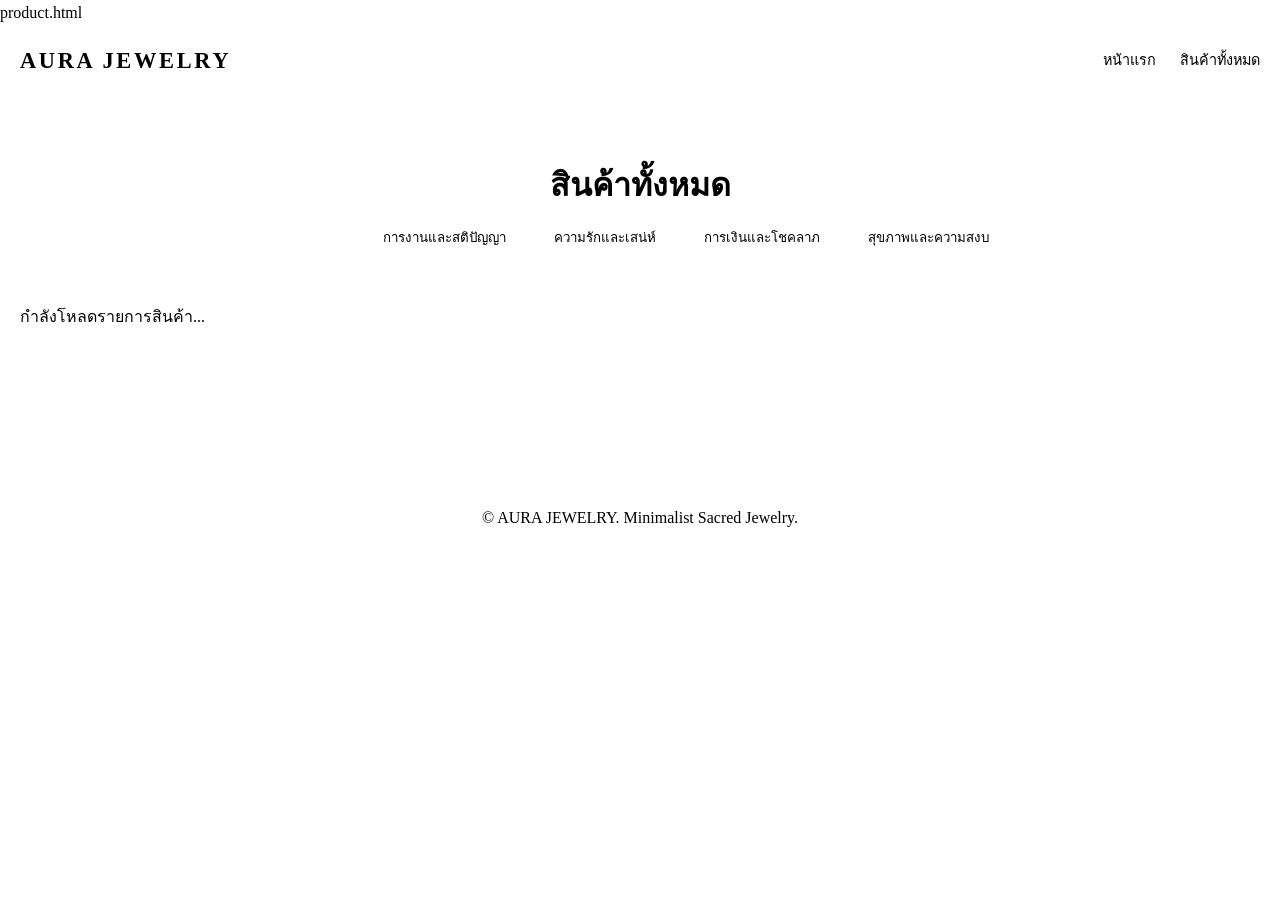
==== product.html @ 1c4c2a79 "Add files via upload" ====
product.html⁠
<!DOCTYPE html>
<html lang="th">
<head>
  <meta charset="UTF-8">
  <meta name="viewport" content="width=device-width, initial-scale=1.0">
  <title>สินค้าทั้งหมด | AURA JEWELRY</title>
  <link rel="stylesheet" href="style.css">
</head>
<body>
  <header class="site-header">
    <div class="container navbar">
      <a href="index.html" class="brand-title">AURA JEWELRY</a>
      <nav class="nav-links">
        <a href="index.html">หน้าแรก</a>
        <a href="product.html" class="active">สินค้าทั้งหมด</a>
      </nav>
    </div>
  </header>

  <main class="section-padding">
    <div class="container">
      <h1 class="section-title">สินค้าทั้งหมด</h1>
      
      <div class="filter-group">
        <button class="btn-filter active" data-mood-filter="all">ทั้งหมด</button>
        <button class="btn-filter" data-mood-filter="career">การงานและสติปัญญา</button>
        <button class="btn-filter" data-mood-filter="love">ความรักและเสน่ห์</button>
        <button class="btn-filter" data-mood-filter="wealth">การเงินและโชคลาภ</button>
        <button class="btn-filter" data-mood-filter="peace">สุขภาพและความสงบ</button>
      </div>

      <section id="product-grid" class="product-grid">
        <p>กำลังโหลดรายการสินค้า...</p>
      </section>
    </div>
  </main>

  <footer class="site-footer">
    <div class="container">
      <p>&copy; AURA JEWELRY. Minimalist Sacred Jewelry.</p>
    </div>
  </footer>
  <script src="script.js"></script>
</body>
</html>
---- style.css ----
style.css
:root {
  --color-bg-primary: #FAF9F6;
  --color-bg-surface: #FFFFFF;
  --color-primary: #D4AF37;
  --color-primary-hover: #B89320;
  --color-primary-light: #F9F3E3;
  --color-text-main: #2A2A2A;
  --color-text-muted: #666666;
  --color-border: #E8E5DF;

  --mood-career-bg: #EAE6F0;
  --mood-career-text: #4A3E56;
  --mood-love-bg: #FBEBEB;
  --mood-love-text: #703D3D;
  --mood-wealth-bg: #EAF0E6;
  --mood-wealth-text: #3D5438;
  --mood-peace-bg: #E6EEF0;
  --mood-peace-text: #384F54;

  --font-family-base: 'Plus Jakarta Sans', 'Prompt', -apple-system, BlinkMacSystemFont, sans-serif;
  --font-family-heading: 'Cormorant Garamond', 'Cinzel', 'Prompt', serif;

  --container-max-width: 1200px;
  --radius-sm: 6px;
  --radius-md: 12px;
  --radius-lg: 20px;
  --radius-pill: 50px;

  --shadow-soft: 0 10px 30px rgba(0, 0, 0, 0.03);
  --shadow-hover: 0 18px 40px rgba(212, 175, 55, 0.12);
  --transition-smooth: all 0.3s cubic-bezier(0.25, 0.8, 0.25, 1);
}

*, *::before, *::after {
  box-sizing: border-box;
  margin: 0;
  padding: 0;
}

body {
  font-family: var(--font-family-base);
  background-color: var(--color-bg-primary);
  color: var(--color-text-main);
  line-height: 1.6;
}

h1, h2, h3, h4, .brand-title {
  font-family: var(--font-family-heading);
  font-weight: 600;
  color: var(--color-text-main);
}

.section-title { font-size: 2rem; text-align: center; margin-bottom: 0.5rem; }
.section-subtitle { text-align: center; color: var(--color-text-muted); margin-bottom: 2.5rem; font-weight: 300; }
.container { width: 100%; max-width: var(--container-max-width); margin: 0 auto; padding: 0 1.25rem; }
.container-narrow { max-width: 650px; }
.section-padding { padding: 4rem 0; }

.btn {
  display: inline-flex; align-items: center; justify-content: center;
  padding: 0.75rem 1.75rem; font-size: 0.9rem; font-weight: 500;
  border-radius: var(--radius-pill); border: 1px solid transparent;
  cursor: pointer; transition: var(--transition-smooth); text-decoration: none;
}
.btn-primary { background-color: var(--color-primary); color: #FFFFFF; }
.btn-primary:hover { background-color: var(--color-primary-hover); transform: translateY(-2px); }
.btn-outline { background-color: transparent; border-color: var(--color-primary); color: var(--color-primary); }

.site-header { background-color: var(--color-bg-surface); border-bottom: 1px solid var(--color-border); position: sticky; top: 0; z-index: 100; }
.navbar { display: flex; justify-content: space-between; align-items: center; height: 70px; }
.brand-title { font-size: 1.4rem; letter-spacing: 0.12em; text-decoration: none; }
.nav-links { display: flex; gap: 1.5rem; }
.nav-links a { text-decoration: none; color: var(--color-text-muted); font-size: 0.9rem; }
.nav-links a.active { color: var(--color-primary); }

.hero-section { padding: 6rem 1.25rem; text-align: center; background: linear-gradient(180deg, var(--color-bg-surface) 0%, var(--color-bg-primary) 100%); }
.hero-title { font-size: 2.5rem; line-height: 1.3; margin-bottom: 1.5rem; }
.hero-description { font-size: 1rem; color: var(--color-text-muted); margin-bottom: 2.5rem; }

.mood-grid { display: grid; grid-template-columns: repeat(auto-fit, minmax(240px, 1fr)); gap: 1.5rem; }
.mood-card { background-color: var(--color-bg-surface); border: 1px solid var(--color-border); border-radius: var(--radius-md); padding: 2rem 1.5rem; text-decoration: none; color: var(--color-text-main); transition: var(--transition-smooth); }
.mood-card:hover { transform: translateY(-5px); border-color: var(--color-primary); box-shadow: var(--shadow-hover); }

.filter-group { display: flex; flex-wrap: wrap; justify-content: center; gap: 0.5rem; margin-bottom: 3rem; }
.btn-filter { background-color: var(--color-bg-surface); border: 1px solid var(--color-border); padding: 0.5rem 1.25rem; border-radius: var(--radius-pill); cursor: pointer; }
.btn-filter.active { background-color: var(--color-primary); color: #FFFFFF; border-color: var(--color-primary); }

.product-grid { display: grid; grid-template-columns: repeat(auto-fill, minmax(260px, 1fr)); gap: 2rem; }
.product-card { background-color: var(--color-bg-surface); border-radius: var(--radius-md); overflow: hidden; border: 1px solid var(--color-border); display: flex; flex-direction: column; }
.product-card__image-wrapper { position: relative; padding-top: 100%; background-color: #F5F4F0; }
.product-card__image { position: absolute; top: 0; left: 0; width: 100%; height: 100%; object-fit: cover; }
.product-card__body { padding: 1.25rem; display: flex; flex-direction: column; flex-grow: 1; }
.product-card__header { display: flex; justify-content: space-between; margin-bottom: 0.75rem; }
.product-card__title { font-size: 1.15rem; margin-bottom: 0.5rem; }
.product-card__description { font-size: 0.85rem; color: var(--color-text-muted); margin-bottom: 1.25rem; flex-grow: 1; }
.product-card__footer { display: flex; align-items: center; justify-content: space-between; padding-top: 0.75rem; border-top: 1px solid var(--color-border); }
.product-card__price { font-size: 1.1rem; font-weight: 600; }

.badge-mood { padding: 0.25rem 0.75rem; font-size: 0.7rem; font-weight: 600; text-transform: uppercase; border-radius: var(--radius-pill); }
.badge-mood--career { background-color: var(--mood-career-bg); color: var(--mood-career-text); }
.badge-mood--love { background-color: var(--mood-love-bg); color: var(--mood-love-text); }
.badge-mood--wealth { background-color: var(--mood-wealth-bg); color: var(--mood-wealth-text); }
.badge-mood--peace { background-color: var(--mood-peace-bg); color: var(--mood-peace-text); }

.order-form-wrapper { background-color: var(--color-bg-surface); border: 1px solid var(--color-border); border-radius: var(--radius-md); padding: 2.5rem; }
.form-group { margin-bottom: 1.5rem; }
.form-label { display: block; font-size: 0.9rem; margin-bottom: 0.5rem; }
.form-control { width: 100%; padding: 0.8rem 1rem; border: 1px solid var(--color-border); border-radius: var(--radius-sm); background-color: var(--color-bg-primary); }
.readonly-input { background-color: #F2F0EB; cursor: not-allowed; }
.btn-full { width: 100%; }

.thankyou-card { background-color: var(--color-bg-surface); border: 1px solid var(--color-border); border-radius: var(--radius-md); padding: 4rem 2rem; max-width: 600px; margin: 0 auto; text-align: center; }
.site-footer { background-color: var(--color-bg-surface); border-top: 1px solid var(--color-border); padding: 3rem 0; margin-top: 4rem; text-align: center; }

/* เพิ่มเติมสไตล์สำหรับ Hero Banner */
.hero-banner-wrapper {
  max-width: 800px;
  margin: 0 auto 2rem auto;
  border-radius: var(--radius-md);
  overflow: hidden;
  box-shadow: var(--shadow-soft);
}

.hero-image {
  width: 100%;
  height: auto;
  max-height: 400px;
  object-fit: cover;
  display: block;
}
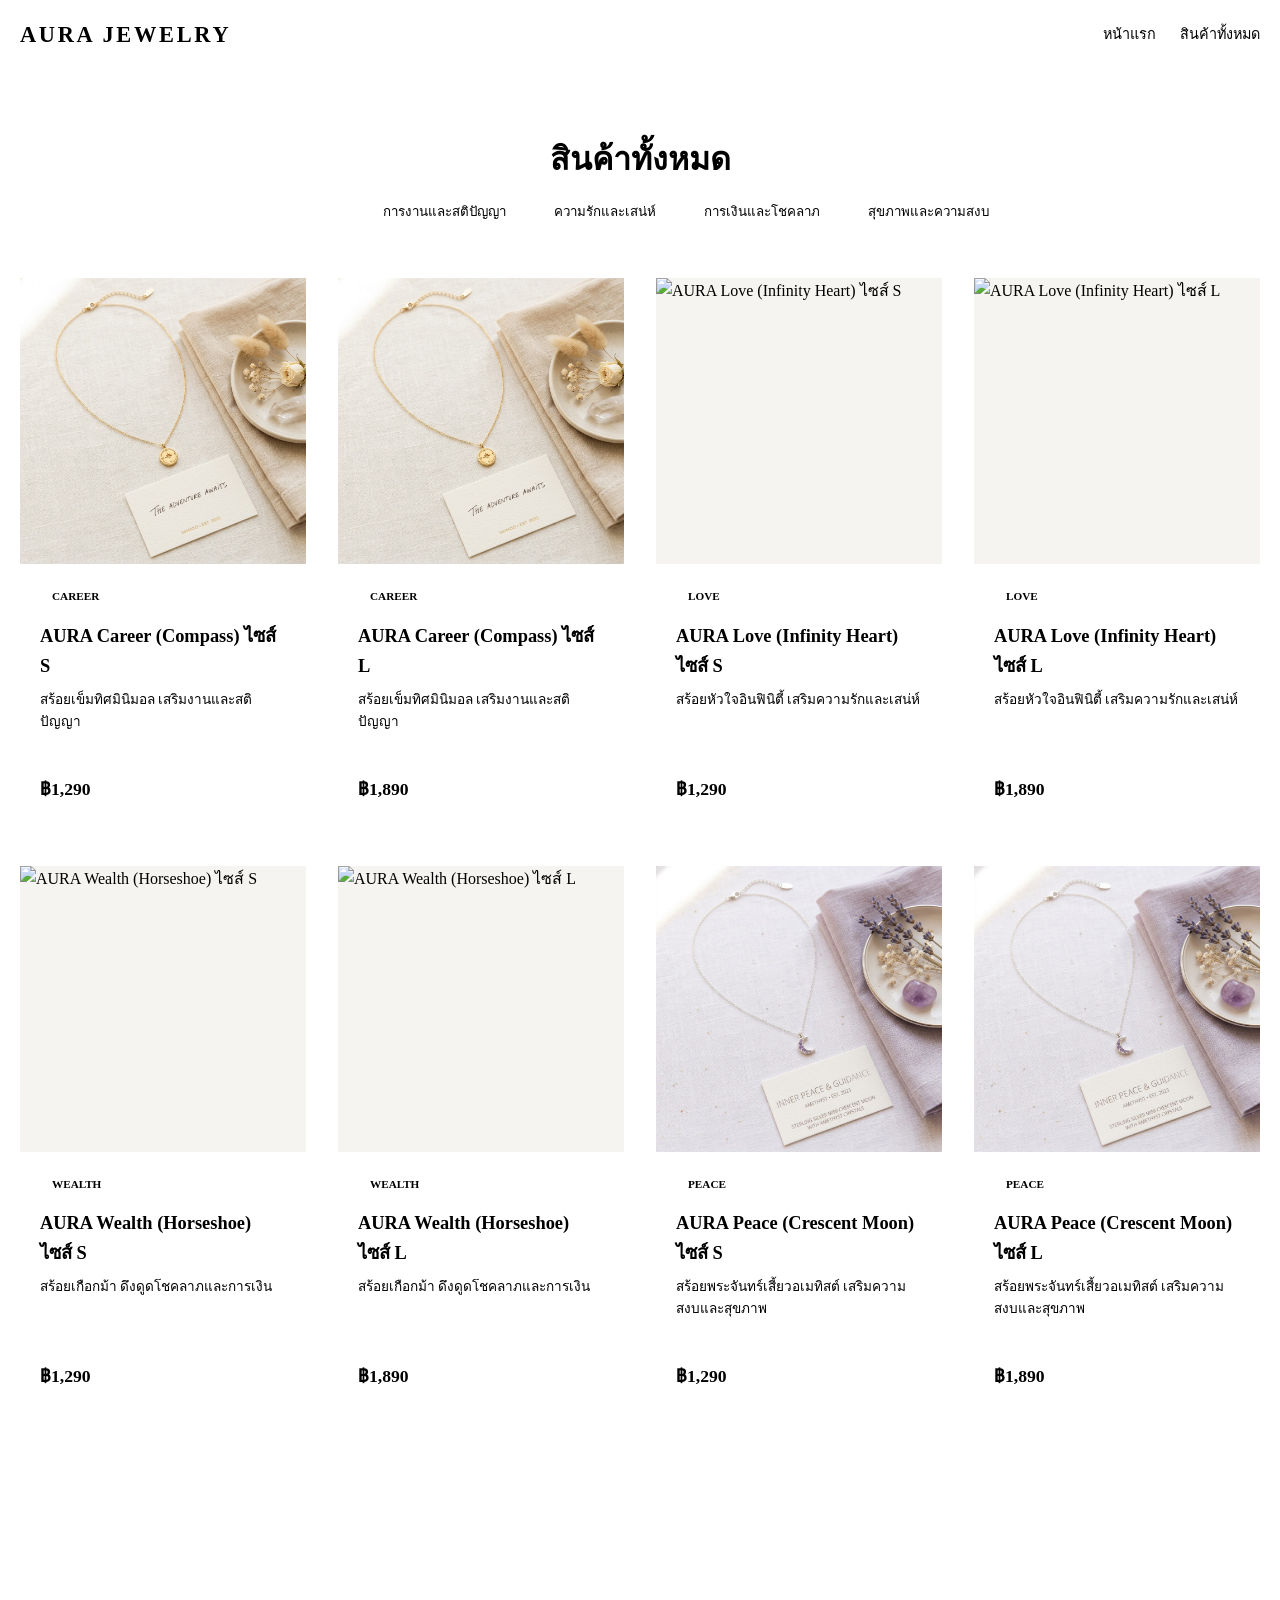
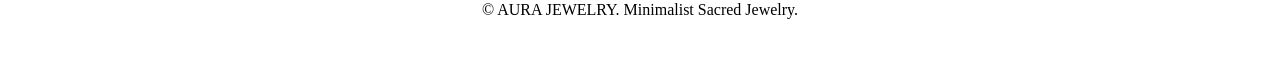
==== commit e51f9f43: "product.html" ====
--- a/product.html
+++ b/product.html
@@ -1,4 +1,3 @@
-product.html⁠
 <!DOCTYPE html>
 <html lang="th">
 <head>
@@ -31,7 +30,6 @@
       </div>
 
       <section id="product-grid" class="product-grid">
-        <p>กำลังโหลดรายการสินค้า...</p>
       </section>
     </div>
   </main>
@@ -41,6 +39,82 @@
       <p>&copy; AURA JEWELRY. Minimalist Sacred Jewelry.</p>
     </div>
   </footer>
-  <script src="script.js"></script>
+
+  <script>
+    const productsData = [
+      { id: "aur-car-s", name: "AURA Career (Compass) ไซส์ S", mood: "career", price: 1290, image: "career.jpg", description: "สร้อยเข็มทิศมินิมอล เสริมงานและสติปัญญา" },
+      { id: "aur-car-l", name: "AURA Career (Compass) ไซส์ L", mood: "career", price: 1890, image: "career.jpg", description: "สร้อยเข็มทิศมินิมอล เสริมงานและสติปัญญา" },
+      { id: "aur-lov-s", name: "AURA Love (Infinity Heart) ไซส์ S", mood: "love", price: 1290, image: "love.jpg", description: "สร้อยหัวใจอินฟินิตี้ เสริมความรักและเสน่ห์" },
+      { id: "aur-lov-l", name: "AURA Love (Infinity Heart) ไซส์ L", mood: "love", price: 1890, image: "love.jpg", description: "สร้อยหัวใจอินฟินิตี้ เสริมความรักและเสน่ห์" },
+      { id: "aur-wea-s", name: "AURA Wealth (Horseshoe) ไซส์ S", mood: "wealth", price: 1290, image: "wealth.jpg", description: "สร้อยเกือกม้า ดึงดูดโชคลาภและการเงิน" },
+      { id: "aur-wea-l", name: "AURA Wealth (Horseshoe) ไซส์ L", mood: "wealth", price: 1890, image: "wealth.jpg", description: "สร้อยเกือกม้า ดึงดูดโชคลาภและการเงิน" },
+      { id: "aur-pea-s", name: "AURA Peace (Crescent Moon) ไซส์ S", mood: "peace", price: 1290, image: "peace.jpg", description: "สร้อยพระจันทร์เสี้ยวอเมทิสต์ เสริมความสงบและสุขภาพ" },
+      { id: "aur-pea-l", name: "AURA Peace (Crescent Moon) ไซส์ L", mood: "peace", price: 1890, image: "peace.jpg", description: "สร้อยพระจันทร์เสี้ยวอเมทิสต์ เสริมความสงบและสุขภาพ" }
+    ];
+
+    document.addEventListener("DOMContentLoaded", function () {
+      const urlParams = new URLSearchParams(window.location.search);
+      const selectedMood = urlParams.get("mood") || "all";
+      renderProducts(selectedMood);
+      setupFilterButtons(selectedMood);
+    });
+
+    function renderProducts(moodFilter) {
+      const productGrid = document.getElementById("product-grid");
+      if (!productGrid) return;
+      productGrid.innerHTML = "";
+
+      const filteredProducts = moodFilter === "all" 
+        ? productsData 
+        : productsData.filter(p => p.mood === moodFilter);
+
+      if (filteredProducts.length === 0) {
+        productGrid.innerHTML = "<p style='grid-column: 1/-1; text-align: center;'>ไม่พบสินค้าในหมวดหมู่นี้</p>";
+        return;
+      }
+
+      filteredProducts.forEach(product => {
+        const card = document.createElement("div");
+        card.className = "product-card";
+        const orderUrl = `order.html?item=${encodeURIComponent(product.name)}&price=${product.price}`;
+
+        card.innerHTML = `
+          <div class="product-card__image-wrapper">
+            <img src="${product.image}" alt="${product.name}" class="product-card__image">
+          </div>
+          <div class="product-card__body">
+            <div class="product-card__header">
+              <span class="badge-mood badge-mood--${product.mood}">${product.mood.toUpperCase()}</span>
+            </div>
+            <h3 class="product-card__title">${product.name}</h3>
+            <p class="product-card__description">${product.description}</p>
+            <div class="product-card__footer">
+              <span class="product-card__price">฿${product.price.toLocaleString()}</span>
+              <a href="${orderUrl}" class="btn btn-primary">สั่งซื้อสินค้า</a>
+            </div>
+          </div>
+        `;
+        productGrid.appendChild(card);
+      });
+    }
+
+    function setupFilterButtons(currentMood) {
+      const filterButtons = document.querySelectorAll(".btn-filter");
+      filterButtons.forEach(btn => {
+        const mood = btn.getAttribute("data-mood-filter");
+        if (mood === currentMood) {
+          btn.classList.add("active");
+        } else {
+          btn.classList.remove("active");
+        }
+
+        btn.addEventListener("click", function () {
+          filterButtons.forEach(b => b.classList.remove("active"));
+          this.classList.add("active");
+          renderProducts(mood);
+        });
+      });
+    }
+  </script>
 </body>
 </html>
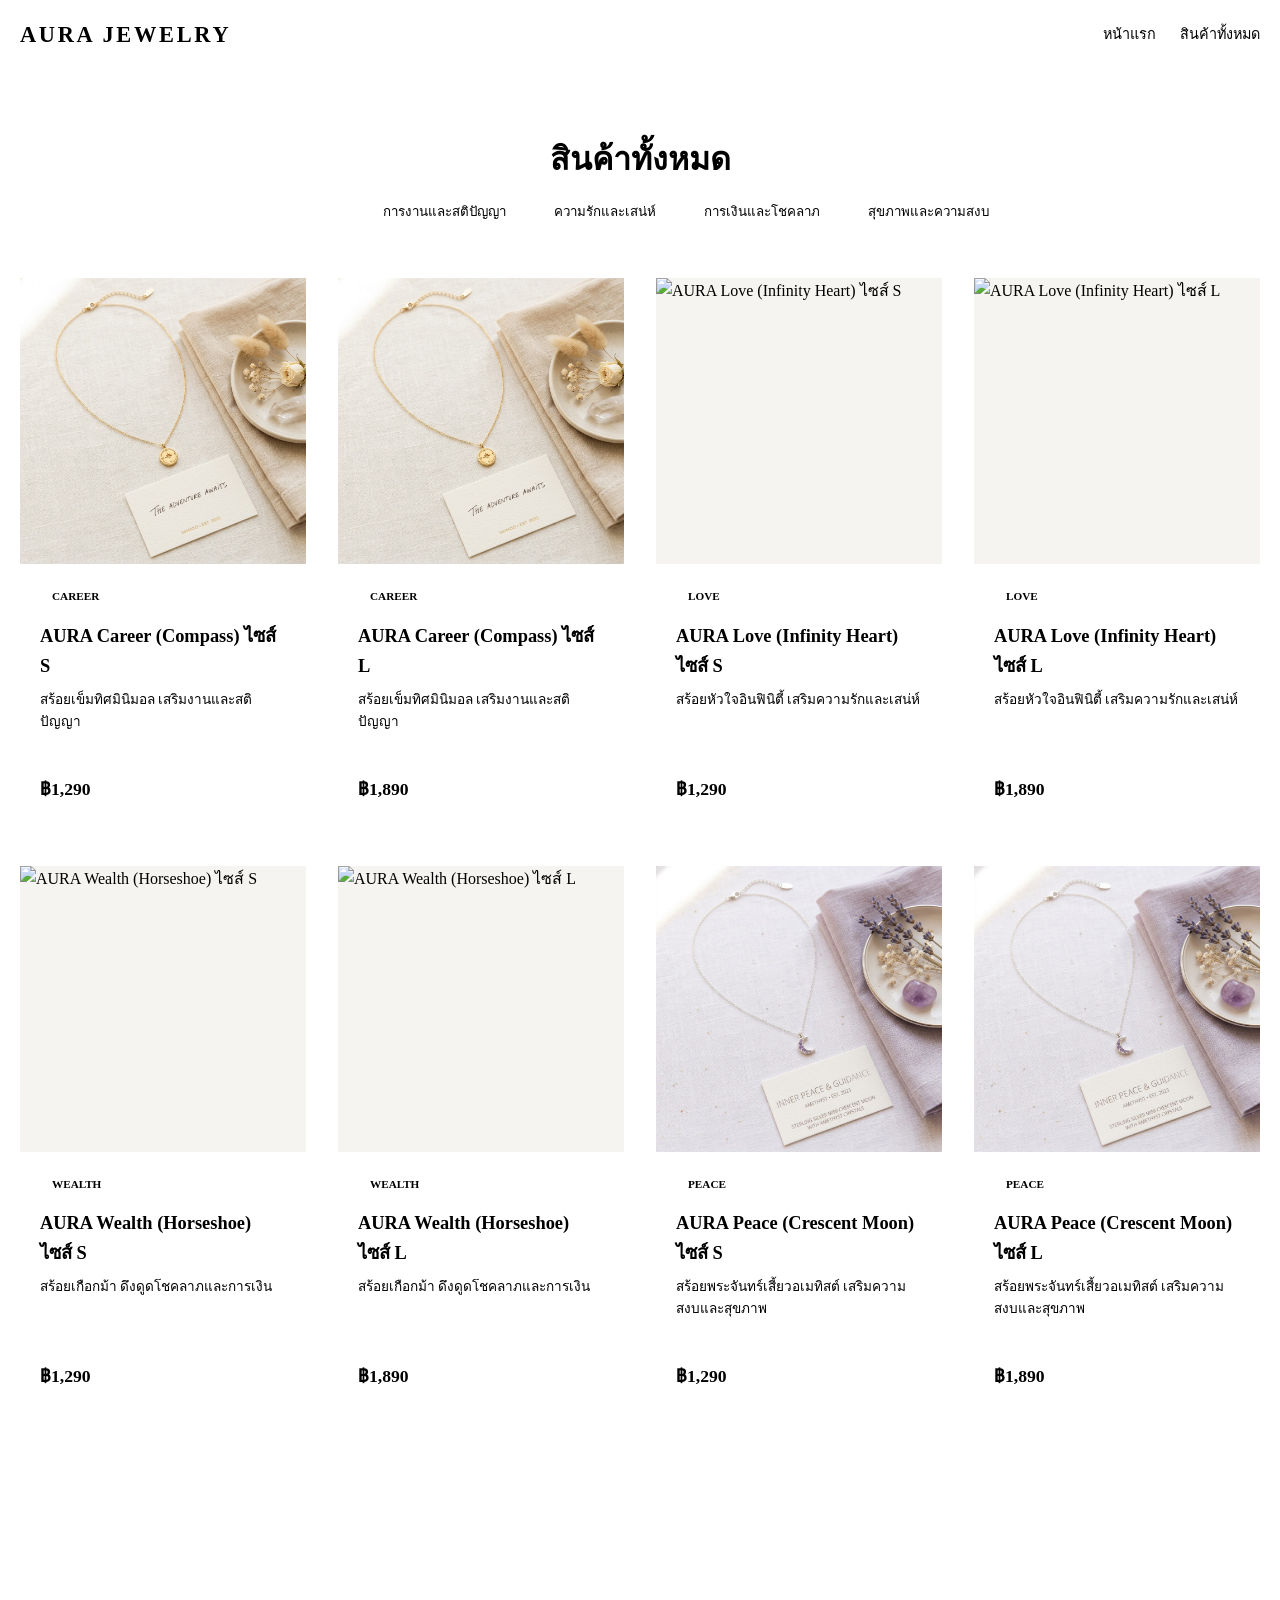
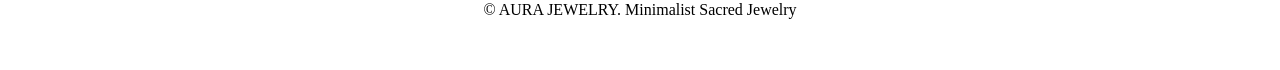
==== commit 5fc1fd94: "product.html" ====
--- a/product.html
+++ b/product.html
@@ -36,7 +36,7 @@
 
   <footer class="site-footer">
     <div class="container">
-      <p>&copy; AURA JEWELRY. Minimalist Sacred Jewelry.</p>
+      <p>&copy; AURA JEWELRY. Minimalist Sacred Jewelry</p>
     </div>
   </footer>
 
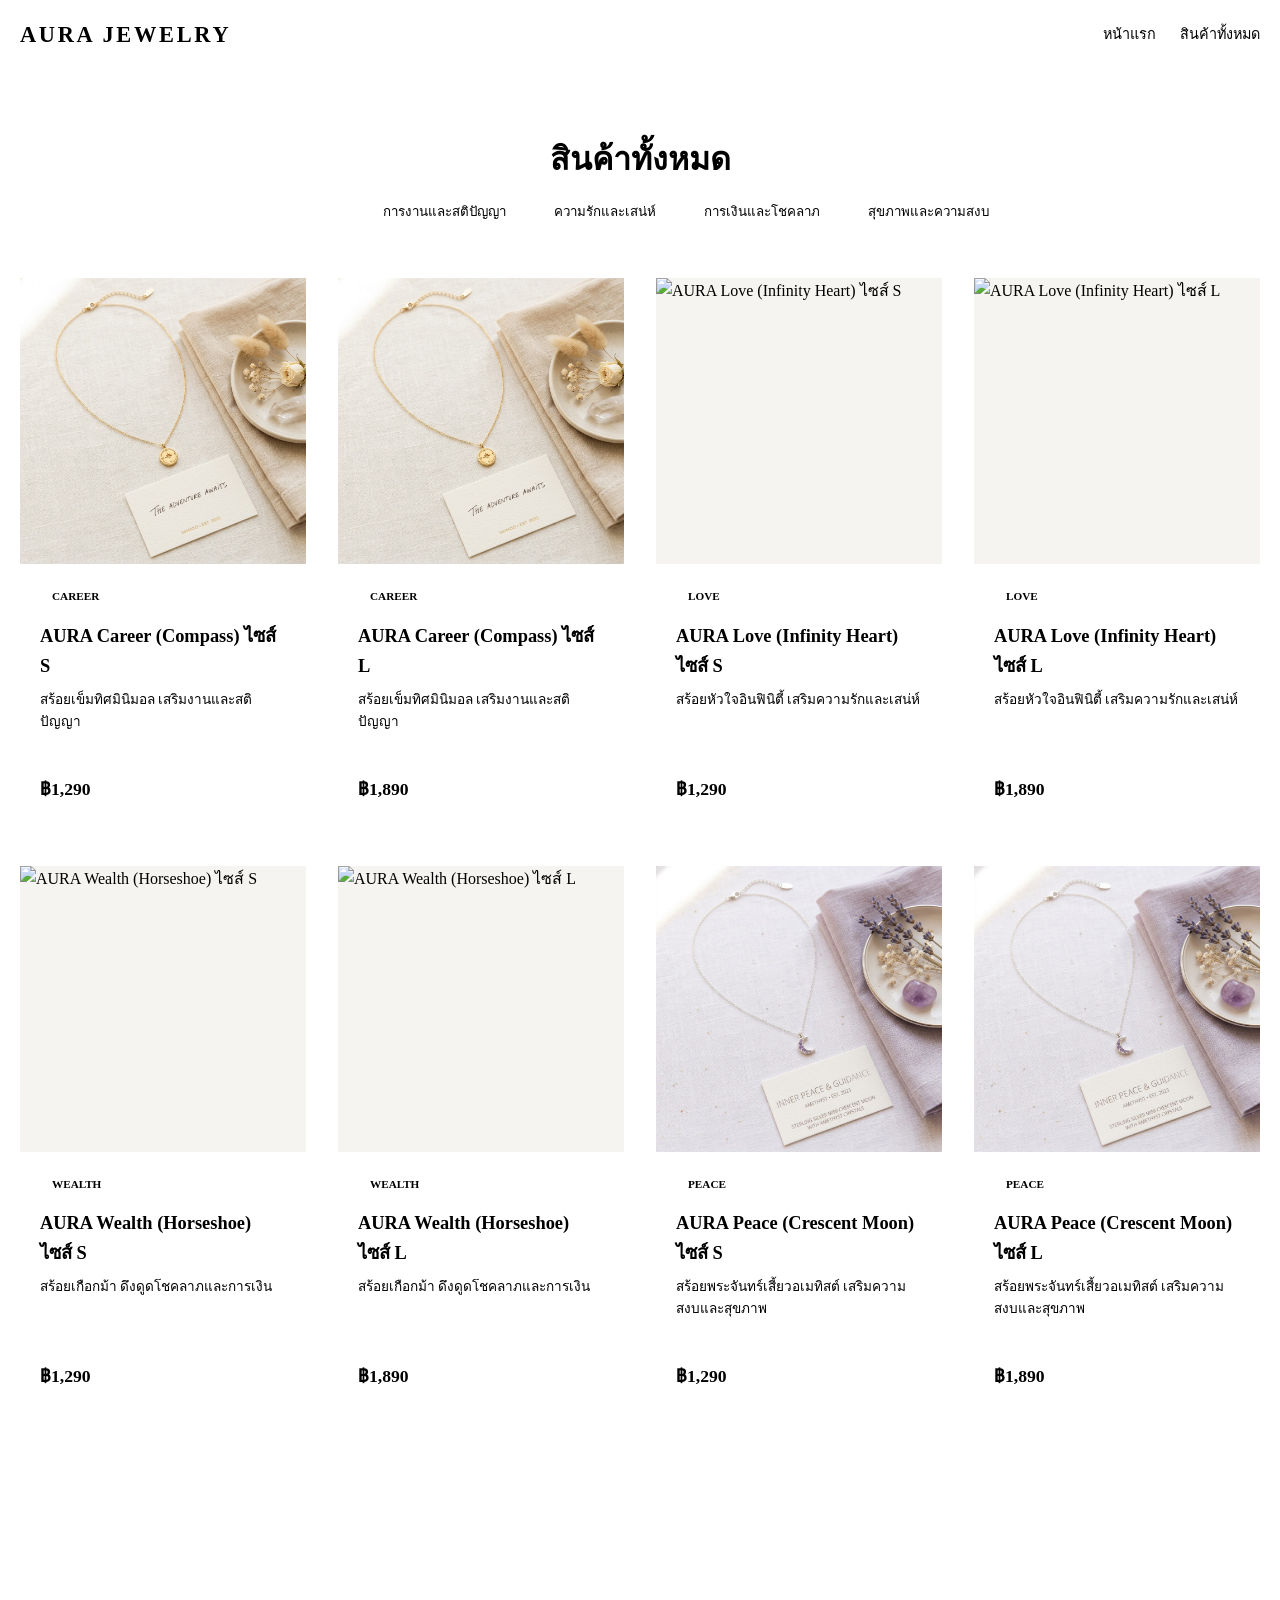
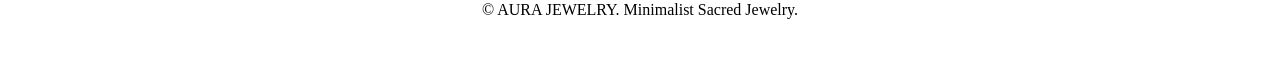
==== commit 3859bfdd: "product.html" ====
--- a/product.html
+++ b/product.html
@@ -36,7 +36,7 @@
 
   <footer class="site-footer">
     <div class="container">
-      <p>&copy; AURA JEWELRY. Minimalist Sacred Jewelry</p>
+      <p>&copy; AURA JEWELRY. Minimalist Sacred Jewelry.</p>
     </div>
   </footer>
 
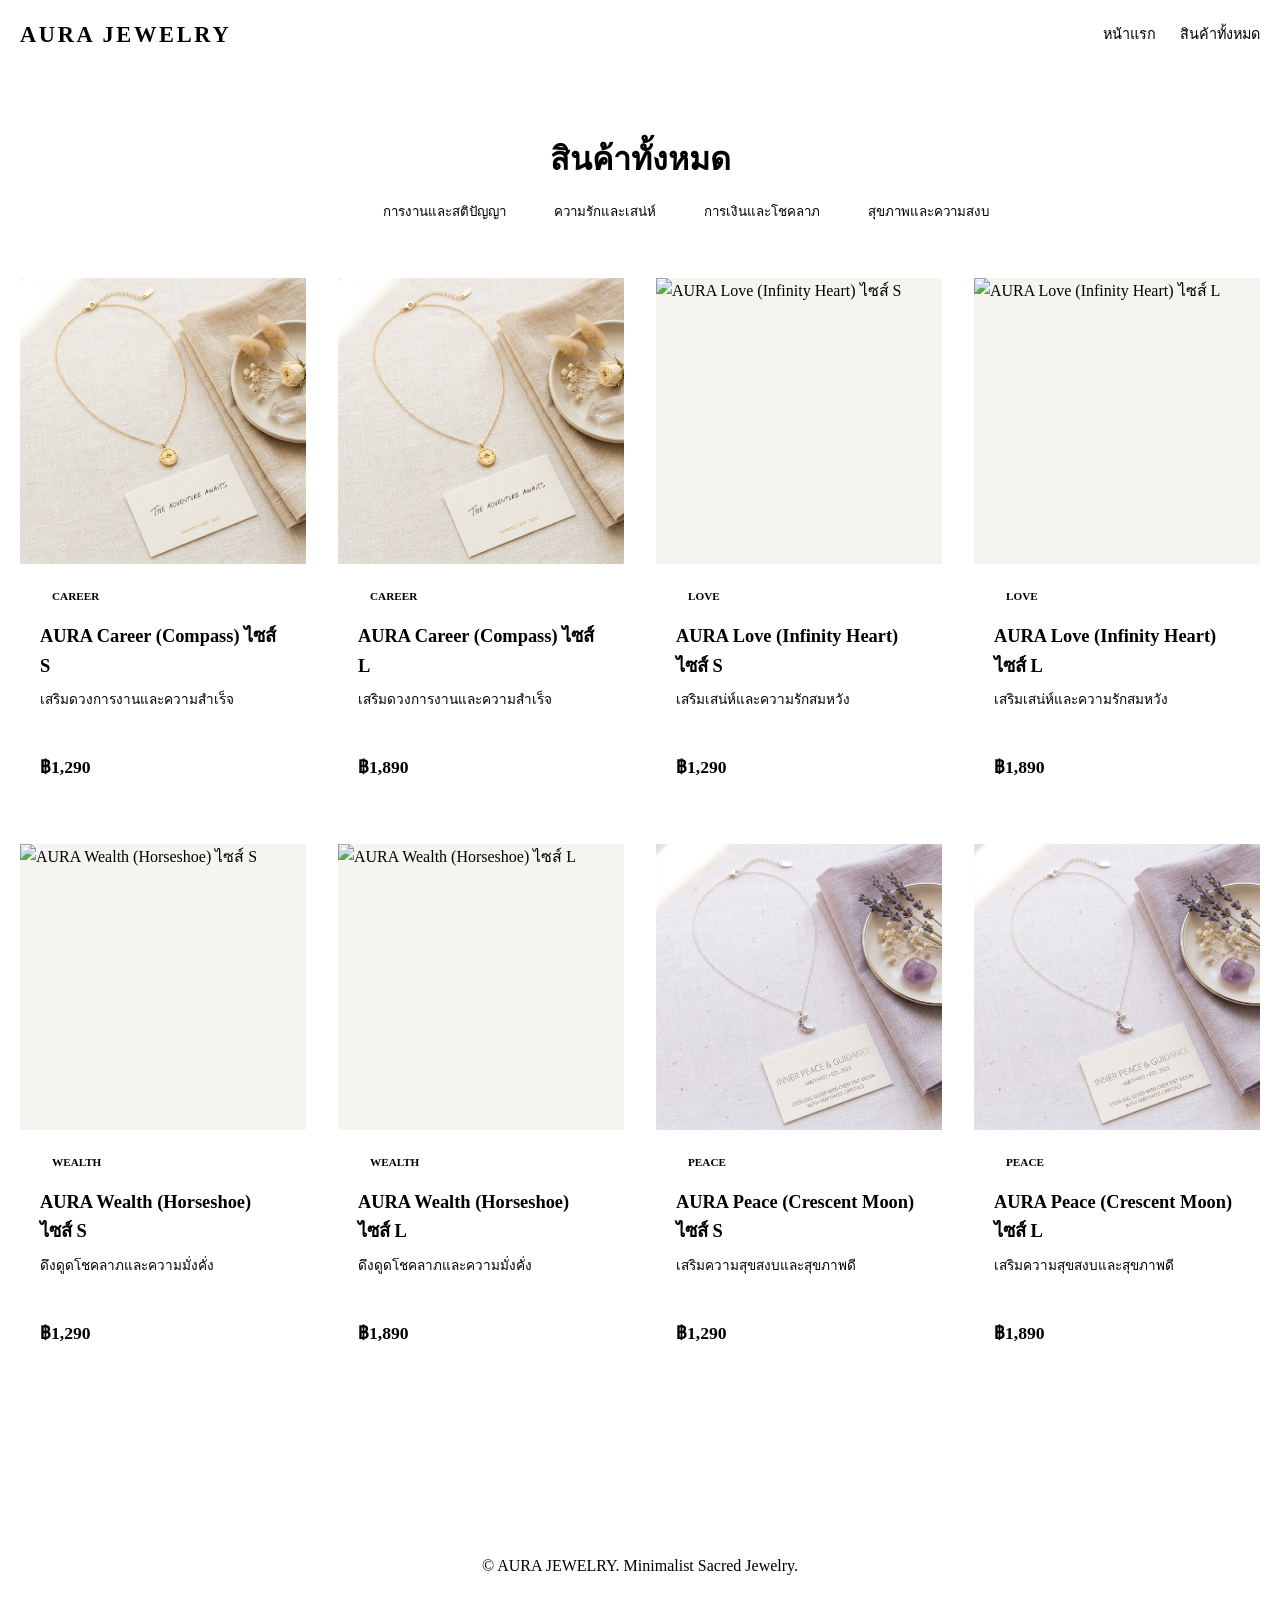
==== commit 5d2278d4: "Update product.html" ====
--- a/product.html
+++ b/product.html
@@ -20,7 +20,7 @@
   <main class="section-padding">
     <div class="container">
       <h1 class="section-title">สินค้าทั้งหมด</h1>
-      
+
       <div class="filter-group">
         <button class="btn-filter active" data-mood-filter="all">ทั้งหมด</button>
         <button class="btn-filter" data-mood-filter="career">การงานและสติปัญญา</button>
@@ -40,81 +40,82 @@
     </div>
   </footer>
 
-  <script>
-    const productsData = [
-      { id: "aur-car-s", name: "AURA Career (Compass) ไซส์ S", mood: "career", price: 1290, image: "career.jpg", description: "สร้อยเข็มทิศมินิมอล เสริมงานและสติปัญญา" },
-      { id: "aur-car-l", name: "AURA Career (Compass) ไซส์ L", mood: "career", price: 1890, image: "career.jpg", description: "สร้อยเข็มทิศมินิมอล เสริมงานและสติปัญญา" },
-      { id: "aur-lov-s", name: "AURA Love (Infinity Heart) ไซส์ S", mood: "love", price: 1290, image: "love.jpg", description: "สร้อยหัวใจอินฟินิตี้ เสริมความรักและเสน่ห์" },
-      { id: "aur-lov-l", name: "AURA Love (Infinity Heart) ไซส์ L", mood: "love", price: 1890, image: "love.jpg", description: "สร้อยหัวใจอินฟินิตี้ เสริมความรักและเสน่ห์" },
-      { id: "aur-wea-s", name: "AURA Wealth (Horseshoe) ไซส์ S", mood: "wealth", price: 1290, image: "wealth.jpg", description: "สร้อยเกือกม้า ดึงดูดโชคลาภและการเงิน" },
-      { id: "aur-wea-l", name: "AURA Wealth (Horseshoe) ไซส์ L", mood: "wealth", price: 1890, image: "wealth.jpg", description: "สร้อยเกือกม้า ดึงดูดโชคลาภและการเงิน" },
-      { id: "aur-pea-s", name: "AURA Peace (Crescent Moon) ไซส์ S", mood: "peace", price: 1290, image: "peace.jpg", description: "สร้อยพระจันทร์เสี้ยวอเมทิสต์ เสริมความสงบและสุขภาพ" },
-      { id: "aur-pea-l", name: "AURA Peace (Crescent Moon) ไซส์ L", mood: "peace", price: 1890, image: "peace.jpg", description: "สร้อยพระจันทร์เสี้ยวอเมทิสต์ เสริมความสงบและสุขภาพ" }
-    ];
+<script>
+  const productsData = [
+    { id: "aur-car-s", name: "AURA Career (Compass) ไซส์ S", mood: "career", price: 1290, image: "career.jpg", description: "เสริมดวงการงานและความสำเร็จ" },
+    { id: "aur-car-l", name: "AURA Career (Compass) ไซส์ L", mood: "career", price: 1890, image: "career.jpg", description: "เสริมดวงการงานและความสำเร็จ" },
+    { id: "aur-lov-s", name: "AURA Love (Infinity Heart) ไซส์ S", mood: "love", price: 1290, image: "love.jpg", description: "เสริมเสน่ห์และความรักสมหวัง" },
+    { id: "aur-lov-l", name: "AURA Love (Infinity Heart) ไซส์ L", mood: "love", price: 1890, image: "love.jpg", description: "เสริมเสน่ห์และความรักสมหวัง" },
+    { id: "aur-wea-s", name: "AURA Wealth (Horseshoe) ไซส์ S", mood: "wealth", price: 1290, image: "wealth.jpg", description: "ดึงดูดโชคลาภและความมั่งคั่ง" },
+    { id: "aur-wea-l", name: "AURA Wealth (Horseshoe) ไซส์ L", mood: "wealth", price: 1890, image: "wealth.jpg", description: "ดึงดูดโชคลาภและความมั่งคั่ง" },
+    { id: "aur-pea-s", name: "AURA Peace (Crescent Moon) ไซส์ S", mood: "peace", price: 1290, image: "peace.jpg", description: "เสริมความสุขสงบและสุขภาพดี" },
+    { id: "aur-pea-l", name: "AURA Peace (Crescent Moon) ไซส์ L", mood: "peace", price: 1890, image: "peace.jpg", description: "เสริมความสุขสงบและสุขภาพดี" }
+  ];
 
-    document.addEventListener("DOMContentLoaded", function () {
-      const urlParams = new URLSearchParams(window.location.search);
-      const selectedMood = urlParams.get("mood") || "all";
-      renderProducts(selectedMood);
-      setupFilterButtons(selectedMood);
+  document.addEventListener("DOMContentLoaded", function () {
+    const urlParams = new URLSearchParams(window.location.search);
+    const selectedMood = urlParams.get("mood") || "all";
+    renderProducts(selectedMood);
+    setupFilterButtons(selectedMood);
+  });
+
+  function renderProducts(moodFilter) {
+    const productGrid = document.getElementById("product-grid");
+    if (!productGrid) return;
+    productGrid.innerHTML = "";
+
+    const filteredProducts = moodFilter === "all"
+      ? productsData
+      : productsData.filter(p => p.mood === moodFilter);
+
+    if (filteredProducts.length === 0) {
+      productGrid.innerHTML = "<p style='grid-column: 1/-1; text-align: center;'>ไม่พบสินค้าในหมวดหมู่นี้</p>";
+      return;
+    }
+
+    filteredProducts.forEach(product => {
+      const card = document.createElement("div");
+      card.className = "product-card";
+
+      const orderUrl = `order.html?item=${encodeURIComponent(product.name)}&price=${product.price}`;
+
+      card.innerHTML = `
+        <div class="product-card__image-wrapper">
+          <img src="${product.image}" alt="${product.name}" class="product-card__image">
+        </div>
+        <div class="product-card__body">
+          <div class="product-card__header">
+            <span class="badge-mood badge-mood--${product.mood}">${product.mood.toUpperCase()}</span>
+          </div>
+          <h3 class="product-card__title">${product.name}</h3>
+          <p class="product-card__description">${product.description}</p>
+          <div class="product-card__footer">
+            <span class="product-card__price">฿${product.price.toLocaleString()}</span>
+            <a href="${orderUrl}" class="btn btn-primary">สั่งซื้อสินค้า</a>
+          </div>
+        </div>
+      `;
+      productGrid.appendChild(card);
     });
+  }
 
-    function renderProducts(moodFilter) {
-      const productGrid = document.getElementById("product-grid");
-      if (!productGrid) return;
-      productGrid.innerHTML = "";
-
-      const filteredProducts = moodFilter === "all" 
-        ? productsData 
-        : productsData.filter(p => p.mood === moodFilter);
-
-      if (filteredProducts.length === 0) {
-        productGrid.innerHTML = "<p style='grid-column: 1/-1; text-align: center;'>ไม่พบสินค้าในหมวดหมู่นี้</p>";
-        return;
+  function setupFilterButtons(currentMood) {
+    const filterButtons = document.querySelectorAll(".btn-filter");
+    filterButtons.forEach(btn => {
+      const mood = btn.getAttribute("data-mood-filter");
+      if (mood === currentMood) {
+        btn.classList.add("active");
+      } else {
+        btn.classList.remove("active");
       }
 
-      filteredProducts.forEach(product => {
-        const card = document.createElement("div");
-        card.className = "product-card";
-        const orderUrl = `order.html?item=${encodeURIComponent(product.name)}&price=${product.price}`;
-
-        card.innerHTML = `
-          <div class="product-card__image-wrapper">
-            <img src="${product.image}" alt="${product.name}" class="product-card__image">
-          </div>
-          <div class="product-card__body">
-            <div class="product-card__header">
-              <span class="badge-mood badge-mood--${product.mood}">${product.mood.toUpperCase()}</span>
-            </div>
-            <h3 class="product-card__title">${product.name}</h3>
-            <p class="product-card__description">${product.description}</p>
-            <div class="product-card__footer">
-              <span class="product-card__price">฿${product.price.toLocaleString()}</span>
-              <a href="${orderUrl}" class="btn btn-primary">สั่งซื้อสินค้า</a>
-            </div>
-          </div>
-        `;
-        productGrid.appendChild(card);
+      btn.addEventListener("click", function () {
+        filterButtons.forEach(b => b.classList.remove("active"));
+        this.classList.add("active");
+        renderProducts(mood);
       });
-    }
-
-    function setupFilterButtons(currentMood) {
-      const filterButtons = document.querySelectorAll(".btn-filter");
-      filterButtons.forEach(btn => {
-        const mood = btn.getAttribute("data-mood-filter");
-        if (mood === currentMood) {
-          btn.classList.add("active");
-        } else {
-          btn.classList.remove("active");
-        }
-
-        btn.addEventListener("click", function () {
-          filterButtons.forEach(b => b.classList.remove("active"));
-          this.classList.add("active");
-          renderProducts(mood);
-        });
-      });
-    }
-  </script>
+    });
+  }
+</script>
 </body>
 </html>
